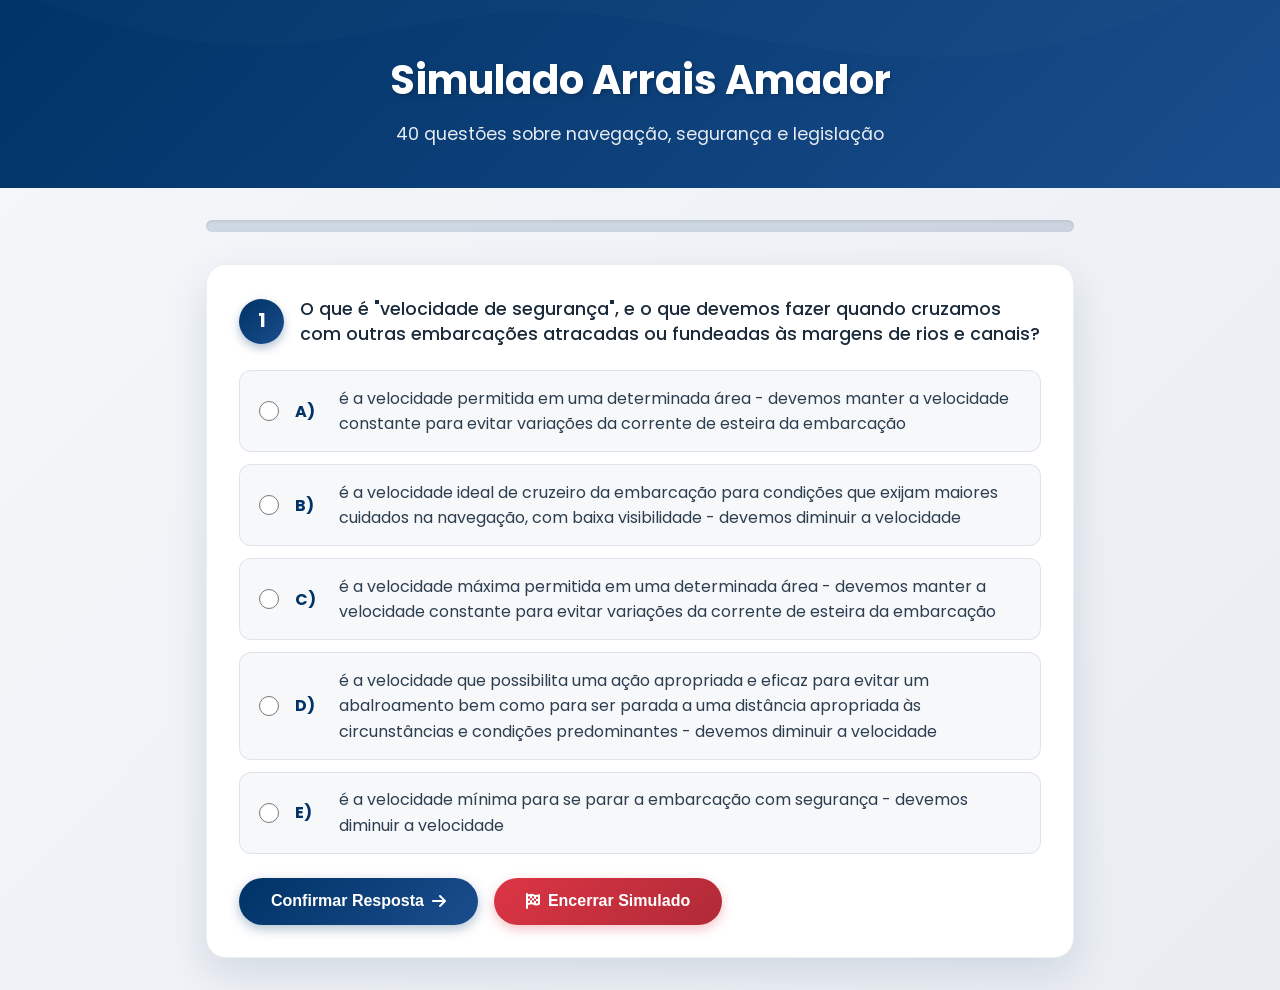
==== simulado10.html @ 065f0d95 "Add files via upload" ====
<!DOCTYPE html>
<html lang="pt-BR">

<head>
    <meta charset="UTF-8">
    <meta name="viewport" content="width=device-width, initial-scale=1.0">
    <title>Simulado Arrais Amador | 40 Questões - Navegação e Segurança</title>
    <link rel="stylesheet" href="https://cdnjs.cloudflare.com/ajax/libs/font-awesome/6.4.0/css/all.min.css">
    <link href="https://fonts.googleapis.com/css2?family=Poppins:wght@300;400;500;600;700&display=swap" rel="stylesheet">
    <style>
        * {
            margin: 0;
            padding: 0;
            box-sizing: border-box;
        }

        body {
            font-family: 'Poppins', sans-serif;
            background: linear-gradient(135deg, #f5f7fa 0%, #e9edf2 100%);
            color: #2c3e50;
            line-height: 1.6;
            min-height: 100vh;
        }

        .container {
            max-width: 1200px;
            margin: 0 auto;
            padding: 0 1.5rem;
        }

        .hero {
            position: relative;
            background: linear-gradient(135deg, #003366, #1a4d8c);
            padding: 3rem 0 2.5rem;
            overflow: hidden;
        }

        .hero-overlay {
            position: absolute;
            top: 0;
            left: 0;
            right: 0;
            bottom: 0;
            background: url('data:image/svg+xml,<svg xmlns="http://www.w3.org/2000/svg" viewBox="0 0 1440 320"><path fill="rgba(255,255,255,0.05)" d="M0,96L48,112C96,128,192,160,288,160C384,160,480,128,576,122.7C672,117,768,139,864,154.7C960,171,1056,181,1152,165.3C1248,149,1344,107,1392,85.3L1440,64L1440,0L1392,0C1344,0,1248,0,1152,0C1056,0,960,0,864,0C768,0,672,0,576,0C480,0,384,0,288,0C192,0,96,0,48,0L0,0Z"></path></svg>') no-repeat bottom;
            background-size: cover;
            opacity: 0.3;
        }

        .hero-content {
            position: relative;
            z-index: 2;
            text-align: center;
            color: white;
        }

        .hero h1 {
            font-size: 2.5rem;
            font-weight: 700;
            margin-bottom: 0.5rem;
            text-shadow: 2px 2px 4px rgba(0,0,0,0.2);
        }

        .hero-subtitle {
            font-size: 1.1rem;
            opacity: 0.9;
        }

        .simulado-container {
            max-width: 900px;
            margin: 2rem auto;
            padding: 0 1rem;
        }

        .progress-container {
            background: rgba(0, 51, 102, 0.15);
            border-radius: 50px;
            height: 12px;
            margin-bottom: 2rem;
            overflow: hidden;
            box-shadow: inset 0 1px 3px rgba(0,0,0,0.1);
        }

        .progress-bar {
            height: 100%;
            background: linear-gradient(90deg, #003366, #ffcc00);
            width: 0%;
            transition: width 0.4s ease;
            border-radius: 50px;
        }

        .question-card {
            background: white;
            border-radius: 20px;
            padding: 2rem;
            margin-bottom: 1.5rem;
            box-shadow: 0 15px 40px rgba(0, 51, 102, 0.12);
            border: 1px solid rgba(0, 51, 102, 0.08);
            transition: transform 0.3s ease, box-shadow 0.3s ease;
        }

        .question-card:hover {
            transform: translateY(-3px);
            box-shadow: 0 20px 45px rgba(0, 51, 102, 0.15);
        }

        .question-header {
            display: flex;
            align-items: center;
            gap: 1rem;
            margin-bottom: 1.5rem;
            flex-wrap: wrap;
        }

        .question-number {
            background: linear-gradient(135deg, #003366, #1a4d8c);
            color: white;
            width: 45px;
            height: 45px;
            border-radius: 50%;
            display: flex;
            align-items: center;
            justify-content: center;
            font-weight: 700;
            font-size: 1.2rem;
            flex-shrink: 0;
            box-shadow: 0 4px 10px rgba(0,51,102,0.3);
        }

        .question-text {
            font-size: 1.1rem;
            font-weight: 500;
            color: #1a2a3a;
            line-height: 1.4;
            flex: 1;
        }

        .options-list {
            list-style: none;
            margin: 1.5rem 0;
        }

        .option-item {
            margin-bottom: 0.75rem;
        }

        .option-label {
            display: flex;
            align-items: center;
            padding: 0.9rem 1.2rem;
            background: rgba(0, 51, 102, 0.03);
            border: 1px solid rgba(0, 51, 102, 0.1);
            border-radius: 12px;
            cursor: pointer;
            transition: all 0.25s ease;
            gap: 1rem;
        }

        .option-label:hover {
            background: rgba(0, 51, 102, 0.08);
            border-color: #003366;
            transform: translateX(5px);
        }

        .option-input {
            width: 20px;
            height: 20px;
            cursor: pointer;
            accent-color: #003366;
            flex-shrink: 0;
        }

        .option-letter {
            font-weight: 700;
            color: #003366;
            min-width: 28px;
            font-size: 1rem;
        }

        .feedback {
            padding: 1.2rem 1.5rem;
            border-radius: 12px;
            margin-top: 1.5rem;
            display: none;
            animation: fadeIn 0.4s ease;
        }

        .correct {
            background: linear-gradient(135deg, rgba(40,167,69,0.1), rgba(40,167,69,0.05));
            border-left: 4px solid #28a745;
        }

        .incorrect {
            background: linear-gradient(135deg, rgba(220,53,69,0.1), rgba(220,53,69,0.05));
            border-left: 4px solid #dc3545;
        }

        .feedback-title {
            font-weight: 700;
            margin-bottom: 0.5rem;
            display: flex;
            align-items: center;
            gap: 0.5rem;
        }

        .feedback-text {
            line-height: 1.5;
            color: #2c3e50;
        }

        .button-container {
            display: flex;
            gap: 1rem;
            margin-top: 1.5rem;
            flex-wrap: wrap;
        }

        .next-btn, .end-btn {
            padding: 0.9rem 2rem;
            border-radius: 50px;
            font-weight: 600;
            cursor: pointer;
            transition: all 0.3s ease;
            font-size: 1rem;
            display: inline-flex;
            align-items: center;
            gap: 0.5rem;
            border: none;
        }

        .next-btn {
            background: linear-gradient(135deg, #003366, #1a4d8c);
            color: white;
            box-shadow: 0 4px 12px rgba(0,51,102,0.3);
        }

        .next-btn:hover {
            transform: translateY(-2px);
            box-shadow: 0 8px 20px rgba(0,51,102,0.4);
        }

        .end-btn {
            background: linear-gradient(135deg, #dc3545, #b02a37);
            color: white;
            box-shadow: 0 4px 12px rgba(220,53,69,0.3);
        }

        .end-btn:hover {
            transform: translateY(-2px);
            box-shadow: 0 8px 20px rgba(220,53,69,0.4);
        }

        .results-container {
            background: white;
            border-radius: 24px;
            padding: 3rem;
            text-align: center;
            box-shadow: 0 20px 45px rgba(0, 51, 102, 0.15);
            display: none;
            animation: fadeIn 0.5s ease;
        }

        .results-title {
            font-size: 2rem;
            color: #003366;
            margin-bottom: 1rem;
        }

        .score {
            font-size: 3.5rem;
            font-weight: 800;
            background: linear-gradient(135deg, #003366, #ffcc00);
            -webkit-background-clip: text;
            background-clip: text;
            color: transparent;
            margin: 1rem 0;
        }

        .result-message {
            font-size: 1.1rem;
            line-height: 1.6;
            max-width: 600px;
            margin: 0 auto 1.5rem;
            color: #2c3e50;
        }

        .restart-btn {
            background: linear-gradient(135deg, #ffcc00, #e6b800);
            color: #003366;
            border: none;
            padding: 1rem 2.5rem;
            border-radius: 50px;
            font-weight: 700;
            cursor: pointer;
            transition: all 0.3s ease;
            font-size: 1rem;
            display: inline-flex;
            align-items: center;
            gap: 0.5rem;
        }

        .restart-btn:hover {
            transform: translateY(-2px);
            box-shadow: 0 8px 20px rgba(255,204,0,0.4);
        }

        @keyframes fadeIn {
            from {
                opacity: 0;
                transform: translateY(15px);
            }
            to {
                opacity: 1;
                transform: translateY(0);
            }
        }

        @media (max-width: 768px) {
            .simulado-container {
                padding: 0 0.8rem;
            }
            .question-card {
                padding: 1.2rem;
            }
            .question-text {
                font-size: 1rem;
            }
            .next-btn, .end-btn {
                padding: 0.7rem 1.5rem;
                font-size: 0.9rem;
            }
            .hero h1 {
                font-size: 1.8rem;
            }
        }
    </style>
</head>

<body>
    <header class="hero">
        <div class="hero-overlay"></div>
        <div class="container">
            <div class="hero-content">
                <h1>Simulado Arrais Amador</h1>
                <p class="hero-subtitle">40 questões sobre navegação, segurança e legislação</p>
            </div>
        </div>
    </header>

    <main>
        <div class="simulado-container">
            <div class="progress-container">
                <div class="progress-bar" id="progressBar"></div>
            </div>

            <div id="questionsContainer"></div>

            <div id="resultsContainer" class="results-container">
                <div class="results-title"><i class="fas fa-anchor"></i> Resultado Final</div>
                <div class="score" id="finalScore">0/40</div>
                <div class="result-message" id="resultMessage"></div>
                <button class="restart-btn" id="restartBtn"><i class="fas fa-sync-alt"></i> Refazer Simulado</button>
            </div>
        </div>
    </main>

    <script>
        // 40 novas questões extraídas do arquivo .txt
        const questions = [
            {
                        "text": "O que é \"velocidade de segurança\", e o que devemos fazer quando cruzamos com outras embarcações atracadas ou fundeadas às margens de rios e canais?",
                        "options": [
                                    "é a velocidade permitida em uma determinada área - devemos manter a velocidade constante para evitar variações da corrente de esteira da embarcação",
                                    "é a velocidade ideal de cruzeiro da embarcação para condições que exijam maiores cuidados na navegação, com baixa visibilidade - devemos diminuir a velocidade",
                                    "é a velocidade máxima permitida em uma determinada área - devemos manter a velocidade constante para evitar variações da corrente de esteira da embarcação",
                                    "é a velocidade que possibilita uma ação apropriada e eficaz para evitar um abalroamento bem como para ser parada a uma distância apropriada às circunstâncias e condições predominantes - devemos diminuir a velocidade",
                                    "é a velocidade mínima para se parar a embarcação com segurança - devemos diminuir a velocidade"
                        ],
                        "correct": "D"
            },
            {
                        "text": "Em um canal estreito, se alguma embarcação está me alcançando e faz soar dois apitos longos e um curto. Caso eu concorde, a minha embarcação deverá:",
                        "options": [
                                    "manter constantes o rumo e a velocidade, pois ele tem a intenção de me ultrapassar por boreste",
                                    "soar quatro apitos (longo, curto, longo, curto), permitindo a ultrapassagem segura por meu boreste",
                                    "soar quatro apitos Longos e guinar para boreste, permitindo a ultrapassagem segura por meu boreste",
                                    "manter constantes o rumo e a velocidade, pois ele tem a Intenção de me ultrapassar por bombordo",
                                    "soar quatro apitos (Longo, curto, longo, curto) e manobrar, permitindo a ultrapassagem segura por meu bombordo"
                        ],
                        "correct": "B"
            },
            {
                        "text": "De um modo geral, o efeito das águas rasas é:",
                        "options": [
                                    "diminuir a resistência à propulsão",
                                    "diminuir o calado",
                                    "aumentar a resistência à propulsão",
                                    "aumentar a pressão no hélice",
                                    "aumentar o efeito sobre o Leme"
                        ],
                        "correct": "C"
            },
            {
                        "text": "O balizamento cujos sinais indicam os lados de bombordo e boreste de uma rota a ser seguida, de acordo com uma direção estipulada chama-se:",
                        "options": [
                                    "cardinal",
                                    "especial",
                                    "lateral",
                                    "perigo isolado",
                                    "águas seguras"
                        ],
                        "correct": "C"
            },
            {
                        "text": "A balsa rígida serve para ser utilizada:",
                        "options": [
                                    "para apoio e manutenção do casco das embarcações",
                                    "para abandonar a embarcação, em caso de emergência",
                                    "no caso de emergência a bordo",
                                    "para Lazer em proximidades de praias",
                                    "no caso de incêndio a bordo"
                        ],
                        "correct": "B"
            },
            {
                        "text": "É o meio coletivo de abandono de embarcação ou plataforma marítima em perigo, capaz de preservar a vida de pessoas durante um certo período, enquanto aguarda socorro.",
                        "options": [
                                    "embarcação Certificada",
                                    "coletes salva-vidas e bolas circulares",
                                    "balsa salva-vidas",
                                    "embarcação Auxiliar",
                                    "embarcação Miúda"
                        ],
                        "correct": "C"
            },
            {
                        "text": "Embarcações de comprimento igual ou superior a 12 metros, porém inferior a 50 metros, deverão ter sua Luz de mastro com alcance de:",
                        "options": [
                                    "4 milhas",
                                    "1 milha",
                                    "5 milhas",
                                    "2 milhas",
                                    "6 milhas"
                        ],
                        "correct": "C"
            },
            {
                        "text": "Quando citamos a expressão \"vento nordeste\" significa que o vento:",
                        "options": [
                                    "vem do norte para o nordeste",
                                    "vem da direção norte",
                                    "vem da direção nordeste",
                                    "está vindo por barlavento",
                                    "está saindo por nordeste"
                        ],
                        "correct": "C"
            },
            {
                        "text": "Embarcações de comprimento inferior a 12 metros, deverão ter suas Luzes de bordos com alcance de:",
                        "options": [
                                    "3 milhas",
                                    "2 milhas",
                                    "4 milhas",
                                    "5 milhas",
                                    "1 milha"
                        ],
                        "correct": "E"
            },
            {
                        "text": "De acordo com o RIPEAM, uma embarcação a vela, mas navegando a motor tem:",
                        "options": [
                                    "preferência de passagem",
                                    "não tem preferência de passagem",
                                    "que manter sempre o rumo e a velocidade",
                                    "os mesmos direitos e deveres de um barco a motor.",
                                    "que manobrar se estiver usando o motor"
                        ],
                        "correct": "D"
            },
            {
                        "text": "Uma embarcação a vela, em movimento pode exibir:",
                        "options": [
                                    "Luzes de bordos e luzes verticais encarnada e verde de mastro e Luz de alcançado. Não usar a Lanterna combinada neste caso",
                                    "Luzes de bordos e luzes verticais encarnadas de mastro, Luz de alcançado. Não usar a Lanterna combinada neste caso",
                                    "Luzes de bordos e Luz de mastro",
                                    "Luzes de bordos e Luzes verticais encarnada e verde de mastro e luz de alcançado. Usar a lanterna combinada neste caso",
                                    "Luzes de bordos, Luz verde de mastro, luz de alcançado. Usar a Lanterna combinada neste caso"
                        ],
                        "correct": "A"
            },
            {
                        "text": "Nas embarcações de esporte e recreio, as luzes mais comuns são:",
                        "options": [
                                    "uma Luz branca avante, uma Luz branca a ré, uma Luz de alcançado branca, Luzes verde e encarnada, combinadas",
                                    "uma Luz branca avante, uma Luz de alcançado branca, Luzes verde e encarnada, combinadas",
                                    "uma Luz branca a ré, Luzes de bordo, verde a boreste e encarnada a bombordo",
                                    "uma Luz branca a vante, uma Luz branca a ré, Luzes de bordo, verde a boreste e encarnada a bombordo",
                                    "uma Luz branca no mastro de vante, uma Luz branca no mastro de ré, mais alta que a de vante, uma Luz de alcançado a ré, Luzes verde e encarnada a bombordo"
                        ],
                        "correct": "D"
            },
            {
                        "text": "O termo embarcação a vela designa:",
                        "options": [
                                    "qualquer embarcação de vela, navegando independente de sua propulsão",
                                    "qualquer embarcação sob vela desde que sua máquina propulsora, se houver não esteja em uso",
                                    "qualquer embarcação a vela",
                                    "somente as embarcações à vela que estejam atracadas",
                                    "somente as embarcações à vela que estejam navegando"
                        ],
                        "correct": "B"
            },
            {
                        "text": "Em um abandono da embarcação não devemos:",
                        "options": [
                                    "estar na água",
                                    "subir na balsa com coletes salva-vidas",
                                    "descer pela borda em escadas de quebra-peito",
                                    "utilizar coletes salva-vidas",
                                    "saltar em cima da balsa salva-vidas"
                        ],
                        "correct": "E"
            },
            {
                        "text": "Os extintores de CO₂ são utilizados em:",
                        "options": [
                                    "incêndios da classe A",
                                    "incêndios em materiais elétricos energizados",
                                    "incêndios de líquidos inflamáveis",
                                    "incêndios em materiais sólidos inflamáveis",
                                    "incêndio de classe D"
                        ],
                        "correct": "B"
            },
            {
                        "text": "Num canal ou rio, principalmente estreitos a embarcação maior tem em relação à embarcação miúda:",
                        "options": [
                                    "que manobrar",
                                    "deixar o seu boreste livre para a outra",
                                    "manter seu rumo e velocidade independente da situação da outra",
                                    "parar máquinas evitando o abalroamento",
                                    "preferência"
                        ],
                        "correct": "E"
            },
            {
                        "text": "São embarcações com capacidade de manobra restrita, exceto:",
                        "options": [
                                    "embarcações engajadas na pesca",
                                    "embarcação sem governo",
                                    "embarcações engajadas em serviços de reboque",
                                    "embarcações engajadas em operações de varredura de minas",
                                    "embarcação a vela"
                        ],
                        "correct": "B"
            },
            {
                        "text": "Quanto a apresentação das luzes, as boias do balizamento podem ser:",
                        "options": [
                                    "cegas e de tope",
                                    "verdes ou brancas",
                                    "sem marca de tope",
                                    "esféricas ou em forma de charuto",
                                    "cegas ou luminosas"
                        ],
                        "correct": "E"
            },
            {
                        "text": "Os coletes salva-vidas classe V são exigidos nas embarcações de esporte e recreio:",
                        "options": [
                                    "apenas para as motos aquáticas",
                                    "apenas para as de interior de porto",
                                    "somente para as de navegação costeira",
                                    "para as de alto-mar e navegação costeira",
                                    "somente para as embarcações miúdas quando utilizadas na navegação interior"
                        ],
                        "correct": "E"
            },
            {
                        "text": "Embarcação com uma luz branca onde melhor possa ser vista:",
                        "options": [
                                    "está sem governo",
                                    "está fundeada",
                                    "está com carga perigosa",
                                    "está navegando",
                                    "está realizando exercício militar"
                        ],
                        "correct": "B"
            },
            {
                        "text": "Embarcações de esporte e/ou recreio de comprimento inferior a 12 metros de comprimento, exibem normalmente:",
                        "options": [
                                    "Luzes de bordos (verde e encarnada) combinadas e uma luz circular branca",
                                    "Luzes de bordos e uma luz amarela na proa",
                                    "Luzes mistas",
                                    "Apenas luzes de bordos (verde e encarnada)",
                                    "Luzes de bordos (verde e encarnada) e uma luz branca na popa"
                        ],
                        "correct": "A"
            },
            {
                        "text": "Se a pessoa está mareada (enjoada) deve ser acompanhada com atenção para que seu estado não piore. Nestes casos, convém:",
                        "options": [
                                    "deixá-la no convés, na sombra tomando ar fresco",
                                    "dar comida em pequena quantidade",
                                    "ministrar bebidas geladas e deitá-la para repousar em local parcialmente fechado",
                                    "fazer a vítima se ocupar com alguma atividade nas máquinas propulsoras (motores)",
                                    "ministrar bebidas quentes e deitá-la para repousar em local fechado"
                        ],
                        "correct": "A"
            },
            {
                        "text": "De acordo com o RIPEAM, as marcas em forma de balões, cones, etc...utilizadas para sinalizar durante o dia diversas condições em que se encontra uma embarcação, são da cor:",
                        "options": [
                                    "preta e branca",
                                    "preta",
                                    "encarnada e verde",
                                    "azul",
                                    "amarela"
                        ],
                        "correct": "B"
            },
            {
                        "text": "Sua embarcação começa a pegar fogo e o vento está entrando por boreste. Qual o seu posicionamento para dar o combate às chamas?",
                        "options": [
                                    "me mantenho na proa ou na popa",
                                    "me mantenho a bombordo",
                                    "me mantenho a meia embarcação",
                                    "me mantenho na alheta de boreste",
                                    "me mantenho no porão por ser o local mais seguro e protegido do fogo"
                        ],
                        "correct": "A"
            },
            {
                        "text": "O que vem a ser o combustível?",
                        "options": [
                                    "elemento que reage com outros, para evitar a combustão",
                                    "elemento que oferece risco de explodir",
                                    "elemento da natureza capaz de se queimar na presença de oxigênio",
                                    "elemento natural que gera altas temperaturas, ao entrar em contato com o ar atmosférico",
                                    "elemento encontrado nos extintores de incêndio"
                        ],
                        "correct": "C"
            },
            {
                        "text": "Uma embarcação com comprimento igual ou superior a 100 metros, fundeada, em visibilidade restrita, deverá soar:",
                        "options": [
                                    "um apito curto e o sino a vante",
                                    "o sino ar é e o gongo avante",
                                    "dois apitos curtos a cada 1 minuto",
                                    "um apito longo e o gongo a ré",
                                    "o sino a vante e o gongo a ré"
                        ],
                        "correct": "E"
            },
            {
                        "text": "No que diz respeito ao uso dos coletes salva-vidas é conveniente antes de iniciar uma viagem que se faça:",
                        "options": [
                                    "desembarque de pessoas",
                                    "contagem das crianças e adultos",
                                    "demonstração de uso dos coletes salva-vidas",
                                    "um improviso na falta de coletes salva-vidas",
                                    "um complemento com coletes de outro barco"
                        ],
                        "correct": "C"
            },
            {
                        "text": "Qual dos materiais abaixo, eu não utilizaria, para afastar a vítima do contato com a corrente elétrica?",
                        "options": [
                                    "pedaço de madeira",
                                    "pedaço de pneu",
                                    "peça de porcelana",
                                    "peça de metal",
                                    "nenhuma das alternativas"
                        ],
                        "correct": "D"
            },
            {
                        "text": "Quando em navegação interior, em águas abrigadas, uma unidade de \"facho manual\" de luz vermelha será obrigatória somente para:",
                        "options": [
                                    "embarcações motorizadas",
                                    "embarcações de médio porte",
                                    "embarcações menores de 12 metros, exceto as miúdas",
                                    "embarcações miúdas",
                                    "embarcações de grande porte"
                        ],
                        "correct": "E"
            },
            {
                        "text": "É uma atitude passível de apreensão da carteira de habilitação do amador:",
                        "options": [
                                    "utilizar embarcação, transportando material excedente de salvatagem",
                                    "deixar a condução da embarcação, sendo proprietário, para ser feita por um profissional da Marinha Mercante",
                                    "conduzir embarcação em estado de embriaguez alcoólica",
                                    "reincidir em faltas previstas no RLESTA",
                                    "nenhuma das alternativas"
                        ],
                        "correct": "C"
            },
            {
                        "text": "Qual o sintoma que acompanha a parada cardíaca?",
                        "options": [
                                    "palidez",
                                    "suores abundantes",
                                    "ruborização da face",
                                    "movimentos respiratórios",
                                    "abaixamento rápido da temperatura do corpo"
                        ],
                        "correct": "A"
            },
            {
                        "text": "As fainas (atividades) de fundear ou suspender devem ser feitas sempre observando:",
                        "options": [
                                    "as condições de vento e corrente, procurando dar máquina atrás antes de largar a âncora e parando, após ter prendido no fundo",
                                    "as condições do tempo, para verificar o Local de fundeio",
                                    "as condições meteorológicas, procurando largar a âncora com boia de arinque",
                                    "as condições de mar, sempre verificando o tipo de tença e a profundidade Local, para poder saber quantas âncoras largar",
                                    "as condições de vento, corrente e maré, procurando afilar-se (alinhar-se) ao que predominar mais"
                        ],
                        "correct": "E"
            },
            {
                        "text": "Cinco apitos curtos ou mais significa:",
                        "options": [
                                    "Estou dando máquinas atrás",
                                    "Embarcação em área de fundeio com visibilidade restrita",
                                    "Não entendi suas intenções de manobra",
                                    "Estou parando máquinas",
                                    "Embarcação rebocada"
                        ],
                        "correct": "C"
            },
            {
                        "text": "As regras para observar nos Portos, Costas e Vias Navegáveis são para:",
                        "options": [
                                    "toda e qualquer embarcação",
                                    "somente embarcações que estejam atracadas ou fundeadas em portos nacionais",
                                    "somente embarcações nacionais",
                                    "todas as embarcações mercantes que navegam em águas de jurisdição nacional",
                                    "as embarcações maiores que 24 metros e acima de 100 AB"
                        ],
                        "correct": "A"
            },
            {
                        "text": "Embarcações de propulsão a motor ou à vela poderão se aproximar da linha base para fundear, caso não haja nenhum dispositivo contrário estabelecido pela autoridade competente. Toda aproximação deverá ser___________________ e preservando a segurança dos banhistas.",
                        "options": [
                                    "Perpendicular à linha base e com velocidade não superior a 7 nós",
                                    "Perpendicular à linha base e com velocidade não superior a 3 nós",
                                    "Paralela à linha base e com velocidade não superior a 3 nós",
                                    "Paralela à linha base e com velocidade não superior a 7 nós",
                                    "De qualquer maneira"
                        ],
                        "correct": "B"
            },
            {
                        "text": "As luzes determinadas pelo RIPEAM:",
                        "options": [
                                    "ajudam o navegante a ver para onde está indo",
                                    "necessitam estar permanentemente ligadas",
                                    "podem ser exibidas do pôr ao nascer do sol",
                                    "todas as afirmativas estão corretas",
                                    "devem ser exibidas durante períodos de visibilidade restrita e durante todo o período do pôr ao nascer do sol"
                        ],
                        "correct": "E"
            },
            {
                        "text": "A navegação realizada do porto de Manaus ao Porto de Santos, será:",
                        "options": [
                                    "Longo curso",
                                    "Cabotagem",
                                    "Interior",
                                    "Portuária",
                                    "Apoio Marítimo"
                        ],
                        "correct": "B"
            },
            {
                        "text": "Nas pequenas queimaduras, devemos:",
                        "options": [
                                    "Furar as bolhas e desinfetá-las com álcool",
                                    "Deixar secar e colocar panos limpos",
                                    "Lavar com água e evitar romper a bolha",
                                    "Cobrir com pano disponível",
                                    "Passar uma loção oleosa"
                        ],
                        "correct": "C"
            },
            {
                        "text": "Qual das características abaixo não caracteriza um bom fundeadouro?",
                        "options": [
                                    "Ter uma profundidade adequada ao fundeio",
                                    "Ter um fundo de boa tença",
                                    "Ser abrigado te ventos, correntes e ondas",
                                    "Ter um espaço limitado para não se fundear fora da área permitida",
                                    "Ter um fundo sem declividade"
                        ],
                        "correct": "D"
            },
            {
                        "text": "Ao avistarmos uma baliza mostrando por nosso Boreste um triângulo encarnado significa que:",
                        "options": [
                                    "estamos descendo o rio",
                                    "devemos parar",
                                    "estamos subindo o rio",
                                    "estamos diante de um perigo isolado",
                                    "estamos indo para leste"
                        ],
                        "correct": "C"
            }
];

        const totalQuestions = questions.length;
        let currentQuestion = 1;
        let score = 0;
        let questionsAnswered = 0;
        let userAnswers = {};
        let userCorrect = {};

        function renderQuestions() {
            const container = document.getElementById('questionsContainer');
            container.innerHTML = '';
            
            questions.forEach((q, idx) => {
                const questionNumber = idx + 1;
                const optionsLetters = ['A', 'B', 'C', 'D', 'E'];
                
                const card = document.createElement('div');
                card.className = 'question-card';
                card.id = `question${questionNumber}`;
                if (questionNumber !== 1) card.style.display = 'none';
                
                card.innerHTML = `
                    <div class="question-header">
                        <div class="question-number">${questionNumber}</div>
                        <div class="question-text">${q.text}</div>
                    </div>
                    <ul class="options-list">
                        ${q.options.map((opt, optIdx) => `
                            <li class="option-item">
                                <label class="option-label">
                                    <input type="radio" name="q${questionNumber}" value="${optionsLetters[optIdx]}" class="option-input">
                                    <span class="option-letter">${optionsLetters[optIdx]})</span>
                                    <span>${opt}</span>
                                </label>
                            </li>
                        `).join('')}
                    </ul>
                    <div class="feedback" id="feedback${questionNumber}">
                        <div class="feedback-title"><i class="fas fa-check-circle"></i> <span>Resposta</span></div>
                        <div class="feedback-text"></div>
                    </div>
                    <div class="button-container">
                        <button class="next-btn" data-q="${questionNumber}">Confirmar Resposta <i class="fas fa-arrow-right"></i></button>
                        <button class="end-btn" data-q="${questionNumber}"><i class="fas fa-flag-checkered"></i> Encerrar Simulado</button>
                    </div>
                `;
                container.appendChild(card);
            });
            
            attachEvents();
        }

        function attachEvents() {
            document.querySelectorAll('.next-btn').forEach(btn => {
                btn.removeEventListener('click', handleNextClick);
                btn.addEventListener('click', handleNextClick);
            });
            
            document.querySelectorAll('.end-btn').forEach(btn => {
                btn.removeEventListener('click', handleEndClick);
                btn.addEventListener('click', handleEndClick);
            });
        }

        function handleNextClick(e) {
            const btn = e.currentTarget;
            const qNum = parseInt(btn.getAttribute('data-q'));
            checkAnswer(qNum);
        }

        function handleEndClick() {
            forceShowResults();
        }

        function checkAnswer(questionNumber) {
            const selectedRadio = document.querySelector(`input[name="q${questionNumber}"]:checked`);
            const feedback = document.getElementById(`feedback${questionNumber}`);
            const correctLetter = questions[questionNumber - 1].correct;
            
            if (!selectedRadio) {
                alert("Por favor, selecione uma resposta antes de continuar.");
                return;
            }
            
            const selectedLetter = selectedRadio.value;
            const isCorrect = (selectedLetter === correctLetter);
            
            if (!userAnswers[questionNumber]) {
                userAnswers[questionNumber] = selectedLetter;
                questionsAnswered++;
                if (isCorrect) {
                    score++;
                    userCorrect[questionNumber] = true;
                } else {
                    userCorrect[questionNumber] = false;
                }
                updateProgress();
            }
            
            if (isCorrect) {
                feedback.className = "feedback correct";
                feedback.querySelector('.feedback-title').innerHTML = '<i class="fas fa-check-circle"></i> <span>Resposta Correta</span>';
                feedback.querySelector('.feedback-text').innerHTML = `Alternativa <strong>${selectedLetter}</strong> está correta!`;
            } else {
                feedback.className = "feedback incorrect";
                feedback.querySelector('.feedback-title').innerHTML = '<i class="fas fa-times-circle"></i> <span>Resposta Incorreta</span>';
                feedback.querySelector('.feedback-text').innerHTML = `Alternativa correta: <strong>${correctLetter}</strong>.`;
            }
            feedback.style.display = "block";
            
            const nextBtn = document.querySelector(`#question${questionNumber} .next-btn`);
            if (questionNumber === totalQuestions) {
                nextBtn.innerHTML = 'Ver Resultados <i class="fas fa-chart-line"></i>';
                const newNextBtn = nextBtn.cloneNode(true);
                nextBtn.parentNode.replaceChild(newNextBtn, nextBtn);
                newNextBtn.addEventListener('click', function() {
                    showResults();
                });
            } else {
                nextBtn.innerHTML = 'Próxima Questão <i class="fas fa-arrow-right"></i>';
                const newNextBtn = nextBtn.cloneNode(true);
                nextBtn.parentNode.replaceChild(newNextBtn, nextBtn);
                newNextBtn.addEventListener('click', function() {
                    goToNextQuestion(questionNumber);
                });
            }
        }
        
        function goToNextQuestion(currentNum) {
            document.getElementById(`question${currentNum}`).style.display = 'none';
            const nextNum = currentNum + 1;
            if (nextNum <= totalQuestions) {
                document.getElementById(`question${nextNum}`).style.display = 'block';
                const nextBtn = document.querySelector(`#question${nextNum} .next-btn`);
                if (nextBtn && !userAnswers[nextNum]) {
                    const newNextBtn = nextBtn.cloneNode(true);
                    nextBtn.parentNode.replaceChild(newNextBtn, nextBtn);
                    newNextBtn.addEventListener('click', function() {
                        checkAnswer(nextNum);
                    });
                }
            }
        }
        
        function updateProgress() {
            const percent = (questionsAnswered / totalQuestions) * 100;
            document.getElementById('progressBar').style.width = `${percent}%`;
        }
        
        function showResults() {
            for (let i = 1; i <= totalQuestions; i++) {
                const card = document.getElementById(`question${i}`);
                if (card) card.style.display = 'none';
            }
            
            const resultsContainer = document.getElementById('resultsContainer');
            const questionsContainer = document.getElementById('questionsContainer');
            questionsContainer.style.display = 'none';
            resultsContainer.style.display = 'block';
            
            const percent = Math.round((score / totalQuestions) * 100);
            document.getElementById('finalScore').innerHTML = `${score}/${totalQuestions}`;
            
            let message = `Você respondeu ${questionsAnswered} de ${totalQuestions} questões e acertou ${score}.<br>`;
            message += `Pontuação: ${score}/${totalQuestions} (${percent}%)<br><br>`;
            
            if (percent >= 80) {
                message += "🏆 Excelente! Você está muito bem preparado para o exame de Arrais Amador.";
            } else if (percent >= 70) {
                message += "👍 Bom desempenho! Revise alguns tópicos e estará pronto.";
            } else if (percent >= 50) {
                message += "📚 Desempenho regular. Recomendamos estudar mais antes do exame oficial.";
            } else {
                message += "⚠️ Você precisa estudar mais. Revise as regras de navegação e segurança.";
            }
            
            document.getElementById('resultMessage').innerHTML = message;
        }
        
        function forceShowResults() {
            for (let i = 1; i <= totalQuestions; i++) {
                const selected = document.querySelector(`input[name="q${i}"]:checked`);
                if (selected && !userAnswers[i]) {
                    userAnswers[i] = selected.value;
                    questionsAnswered++;
                    const isCorrect = (selected.value === questions[i-1].correct);
                    userCorrect[i] = isCorrect;
                    if (isCorrect) score++;
                    
                    const feedback = document.getElementById(`feedback${i}`);
                    if (feedback && feedback.style.display !== 'block') {
                        if (isCorrect) {
                            feedback.className = "feedback correct";
                            feedback.querySelector('.feedback-title').innerHTML = '<i class="fas fa-check-circle"></i> <span>Resposta Correta</span>';
                            feedback.querySelector('.feedback-text').innerHTML = `Alternativa <strong>${selected.value}</strong> está correta!`;
                        } else {
                            feedback.className = "feedback incorrect";
                            feedback.querySelector('.feedback-title').innerHTML = '<i class="fas fa-times-circle"></i> <span>Resposta Incorreta</span>';
                            feedback.querySelector('.feedback-text').innerHTML = `Alternativa correta: <strong>${questions[i-1].correct}</strong>.`;
                        }
                        feedback.style.display = "block";
                    }
                }
            }
            updateProgress();
            showResults();
        }
        
        function restartSimulado() {
            currentQuestion = 1;
            score = 0;
            questionsAnswered = 0;
            userAnswers = {};
            userCorrect = {};
            
            const questionsContainer = document.getElementById('questionsContainer');
            const resultsContainer = document.getElementById('resultsContainer');
            
            questionsContainer.style.display = 'block';
            resultsContainer.style.display = 'none';
            
            renderQuestions();
            document.getElementById('progressBar').style.width = '0%';
        }
        
        document.addEventListener('click', function(e) {
            if (e.target.id === 'restartBtn' || e.target.parentElement?.id === 'restartBtn') {
                restartSimulado();
            }
        });
        
        document.addEventListener('DOMContentLoaded', function() {
            renderQuestions();
        });
    </script>
</body>

</html>
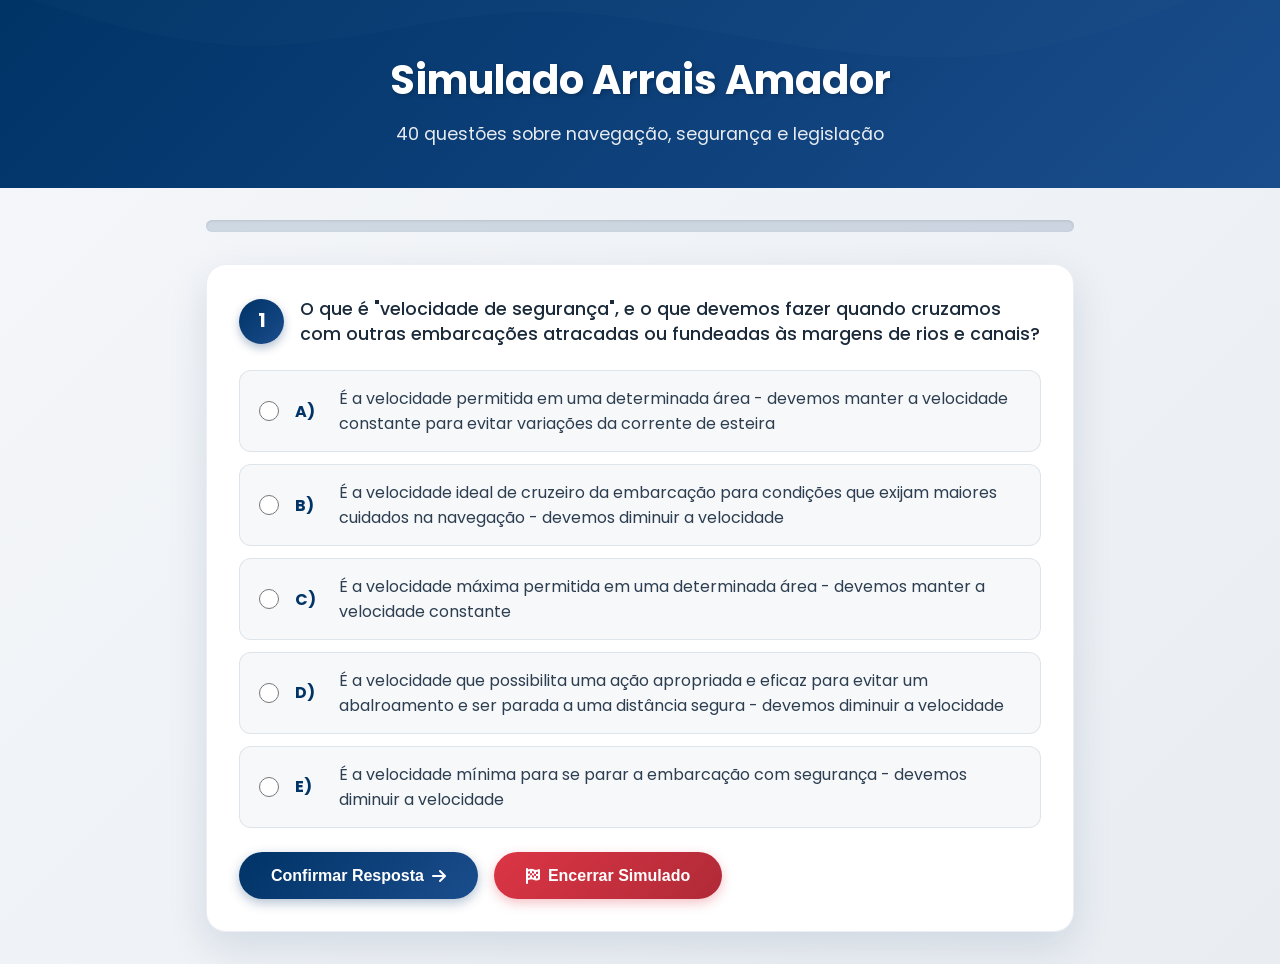
==== commit 51ce0ada: "Add files via upload" ====
--- a/simulado10.html
+++ b/simulado10.html
@@ -364,470 +364,468 @@
     </main>
 
     <script>
-        // 40 novas questões extraídas do arquivo .txt
+        // 40 questões revisadas e alinhadas ao RIPEAM e NORMAM
         const questions = [
             {
-                        "text": "O que é \"velocidade de segurança\", e o que devemos fazer quando cruzamos com outras embarcações atracadas ou fundeadas às margens de rios e canais?",
-                        "options": [
-                                    "é a velocidade permitida em uma determinada área - devemos manter a velocidade constante para evitar variações da corrente de esteira da embarcação",
-                                    "é a velocidade ideal de cruzeiro da embarcação para condições que exijam maiores cuidados na navegação, com baixa visibilidade - devemos diminuir a velocidade",
-                                    "é a velocidade máxima permitida em uma determinada área - devemos manter a velocidade constante para evitar variações da corrente de esteira da embarcação",
-                                    "é a velocidade que possibilita uma ação apropriada e eficaz para evitar um abalroamento bem como para ser parada a uma distância apropriada às circunstâncias e condições predominantes - devemos diminuir a velocidade",
-                                    "é a velocidade mínima para se parar a embarcação com segurança - devemos diminuir a velocidade"
-                        ],
-                        "correct": "D"
-            },
-            {
-                        "text": "Em um canal estreito, se alguma embarcação está me alcançando e faz soar dois apitos longos e um curto. Caso eu concorde, a minha embarcação deverá:",
-                        "options": [
-                                    "manter constantes o rumo e a velocidade, pois ele tem a intenção de me ultrapassar por boreste",
-                                    "soar quatro apitos (longo, curto, longo, curto), permitindo a ultrapassagem segura por meu boreste",
-                                    "soar quatro apitos Longos e guinar para boreste, permitindo a ultrapassagem segura por meu boreste",
-                                    "manter constantes o rumo e a velocidade, pois ele tem a Intenção de me ultrapassar por bombordo",
-                                    "soar quatro apitos (Longo, curto, longo, curto) e manobrar, permitindo a ultrapassagem segura por meu bombordo"
-                        ],
-                        "correct": "B"
-            },
-            {
-                        "text": "De um modo geral, o efeito das águas rasas é:",
-                        "options": [
-                                    "diminuir a resistência à propulsão",
-                                    "diminuir o calado",
-                                    "aumentar a resistência à propulsão",
-                                    "aumentar a pressão no hélice",
-                                    "aumentar o efeito sobre o Leme"
-                        ],
-                        "correct": "C"
-            },
-            {
-                        "text": "O balizamento cujos sinais indicam os lados de bombordo e boreste de uma rota a ser seguida, de acordo com uma direção estipulada chama-se:",
-                        "options": [
-                                    "cardinal",
-                                    "especial",
-                                    "lateral",
-                                    "perigo isolado",
-                                    "águas seguras"
-                        ],
-                        "correct": "C"
-            },
-            {
-                        "text": "A balsa rígida serve para ser utilizada:",
-                        "options": [
-                                    "para apoio e manutenção do casco das embarcações",
-                                    "para abandonar a embarcação, em caso de emergência",
-                                    "no caso de emergência a bordo",
-                                    "para Lazer em proximidades de praias",
-                                    "no caso de incêndio a bordo"
-                        ],
-                        "correct": "B"
-            },
-            {
-                        "text": "É o meio coletivo de abandono de embarcação ou plataforma marítima em perigo, capaz de preservar a vida de pessoas durante um certo período, enquanto aguarda socorro.",
-                        "options": [
-                                    "embarcação Certificada",
-                                    "coletes salva-vidas e bolas circulares",
-                                    "balsa salva-vidas",
-                                    "embarcação Auxiliar",
-                                    "embarcação Miúda"
-                        ],
-                        "correct": "C"
-            },
-            {
-                        "text": "Embarcações de comprimento igual ou superior a 12 metros, porém inferior a 50 metros, deverão ter sua Luz de mastro com alcance de:",
-                        "options": [
-                                    "4 milhas",
-                                    "1 milha",
-                                    "5 milhas",
-                                    "2 milhas",
-                                    "6 milhas"
-                        ],
-                        "correct": "C"
-            },
-            {
-                        "text": "Quando citamos a expressão \"vento nordeste\" significa que o vento:",
-                        "options": [
-                                    "vem do norte para o nordeste",
-                                    "vem da direção norte",
-                                    "vem da direção nordeste",
-                                    "está vindo por barlavento",
-                                    "está saindo por nordeste"
-                        ],
-                        "correct": "C"
-            },
-            {
-                        "text": "Embarcações de comprimento inferior a 12 metros, deverão ter suas Luzes de bordos com alcance de:",
-                        "options": [
-                                    "3 milhas",
-                                    "2 milhas",
-                                    "4 milhas",
-                                    "5 milhas",
-                                    "1 milha"
-                        ],
-                        "correct": "E"
-            },
-            {
-                        "text": "De acordo com o RIPEAM, uma embarcação a vela, mas navegando a motor tem:",
-                        "options": [
-                                    "preferência de passagem",
-                                    "não tem preferência de passagem",
-                                    "que manter sempre o rumo e a velocidade",
-                                    "os mesmos direitos e deveres de um barco a motor.",
-                                    "que manobrar se estiver usando o motor"
-                        ],
-                        "correct": "D"
-            },
-            {
-                        "text": "Uma embarcação a vela, em movimento pode exibir:",
-                        "options": [
-                                    "Luzes de bordos e luzes verticais encarnada e verde de mastro e Luz de alcançado. Não usar a Lanterna combinada neste caso",
-                                    "Luzes de bordos e luzes verticais encarnadas de mastro, Luz de alcançado. Não usar a Lanterna combinada neste caso",
-                                    "Luzes de bordos e Luz de mastro",
-                                    "Luzes de bordos e Luzes verticais encarnada e verde de mastro e luz de alcançado. Usar a lanterna combinada neste caso",
-                                    "Luzes de bordos, Luz verde de mastro, luz de alcançado. Usar a Lanterna combinada neste caso"
-                        ],
-                        "correct": "A"
-            },
-            {
-                        "text": "Nas embarcações de esporte e recreio, as luzes mais comuns são:",
-                        "options": [
-                                    "uma Luz branca avante, uma Luz branca a ré, uma Luz de alcançado branca, Luzes verde e encarnada, combinadas",
-                                    "uma Luz branca avante, uma Luz de alcançado branca, Luzes verde e encarnada, combinadas",
-                                    "uma Luz branca a ré, Luzes de bordo, verde a boreste e encarnada a bombordo",
-                                    "uma Luz branca a vante, uma Luz branca a ré, Luzes de bordo, verde a boreste e encarnada a bombordo",
-                                    "uma Luz branca no mastro de vante, uma Luz branca no mastro de ré, mais alta que a de vante, uma Luz de alcançado a ré, Luzes verde e encarnada a bombordo"
-                        ],
-                        "correct": "D"
-            },
-            {
-                        "text": "O termo embarcação a vela designa:",
-                        "options": [
-                                    "qualquer embarcação de vela, navegando independente de sua propulsão",
-                                    "qualquer embarcação sob vela desde que sua máquina propulsora, se houver não esteja em uso",
-                                    "qualquer embarcação a vela",
-                                    "somente as embarcações à vela que estejam atracadas",
-                                    "somente as embarcações à vela que estejam navegando"
-                        ],
-                        "correct": "B"
-            },
-            {
-                        "text": "Em um abandono da embarcação não devemos:",
-                        "options": [
-                                    "estar na água",
-                                    "subir na balsa com coletes salva-vidas",
-                                    "descer pela borda em escadas de quebra-peito",
-                                    "utilizar coletes salva-vidas",
-                                    "saltar em cima da balsa salva-vidas"
-                        ],
-                        "correct": "E"
-            },
-            {
-                        "text": "Os extintores de CO₂ são utilizados em:",
-                        "options": [
-                                    "incêndios da classe A",
-                                    "incêndios em materiais elétricos energizados",
-                                    "incêndios de líquidos inflamáveis",
-                                    "incêndios em materiais sólidos inflamáveis",
-                                    "incêndio de classe D"
-                        ],
-                        "correct": "B"
-            },
-            {
-                        "text": "Num canal ou rio, principalmente estreitos a embarcação maior tem em relação à embarcação miúda:",
-                        "options": [
-                                    "que manobrar",
-                                    "deixar o seu boreste livre para a outra",
-                                    "manter seu rumo e velocidade independente da situação da outra",
-                                    "parar máquinas evitando o abalroamento",
-                                    "preferência"
-                        ],
-                        "correct": "E"
-            },
-            {
-                        "text": "São embarcações com capacidade de manobra restrita, exceto:",
-                        "options": [
-                                    "embarcações engajadas na pesca",
-                                    "embarcação sem governo",
-                                    "embarcações engajadas em serviços de reboque",
-                                    "embarcações engajadas em operações de varredura de minas",
-                                    "embarcação a vela"
-                        ],
-                        "correct": "B"
-            },
-            {
-                        "text": "Quanto a apresentação das luzes, as boias do balizamento podem ser:",
-                        "options": [
-                                    "cegas e de tope",
-                                    "verdes ou brancas",
-                                    "sem marca de tope",
-                                    "esféricas ou em forma de charuto",
-                                    "cegas ou luminosas"
-                        ],
-                        "correct": "E"
-            },
-            {
-                        "text": "Os coletes salva-vidas classe V são exigidos nas embarcações de esporte e recreio:",
-                        "options": [
-                                    "apenas para as motos aquáticas",
-                                    "apenas para as de interior de porto",
-                                    "somente para as de navegação costeira",
-                                    "para as de alto-mar e navegação costeira",
-                                    "somente para as embarcações miúdas quando utilizadas na navegação interior"
-                        ],
-                        "correct": "E"
-            },
-            {
-                        "text": "Embarcação com uma luz branca onde melhor possa ser vista:",
-                        "options": [
-                                    "está sem governo",
-                                    "está fundeada",
-                                    "está com carga perigosa",
-                                    "está navegando",
-                                    "está realizando exercício militar"
-                        ],
-                        "correct": "B"
-            },
-            {
-                        "text": "Embarcações de esporte e/ou recreio de comprimento inferior a 12 metros de comprimento, exibem normalmente:",
-                        "options": [
-                                    "Luzes de bordos (verde e encarnada) combinadas e uma luz circular branca",
-                                    "Luzes de bordos e uma luz amarela na proa",
-                                    "Luzes mistas",
-                                    "Apenas luzes de bordos (verde e encarnada)",
-                                    "Luzes de bordos (verde e encarnada) e uma luz branca na popa"
-                        ],
-                        "correct": "A"
-            },
-            {
-                        "text": "Se a pessoa está mareada (enjoada) deve ser acompanhada com atenção para que seu estado não piore. Nestes casos, convém:",
-                        "options": [
-                                    "deixá-la no convés, na sombra tomando ar fresco",
-                                    "dar comida em pequena quantidade",
-                                    "ministrar bebidas geladas e deitá-la para repousar em local parcialmente fechado",
-                                    "fazer a vítima se ocupar com alguma atividade nas máquinas propulsoras (motores)",
-                                    "ministrar bebidas quentes e deitá-la para repousar em local fechado"
-                        ],
-                        "correct": "A"
-            },
-            {
-                        "text": "De acordo com o RIPEAM, as marcas em forma de balões, cones, etc...utilizadas para sinalizar durante o dia diversas condições em que se encontra uma embarcação, são da cor:",
-                        "options": [
-                                    "preta e branca",
-                                    "preta",
-                                    "encarnada e verde",
-                                    "azul",
-                                    "amarela"
-                        ],
-                        "correct": "B"
-            },
-            {
-                        "text": "Sua embarcação começa a pegar fogo e o vento está entrando por boreste. Qual o seu posicionamento para dar o combate às chamas?",
-                        "options": [
-                                    "me mantenho na proa ou na popa",
-                                    "me mantenho a bombordo",
-                                    "me mantenho a meia embarcação",
-                                    "me mantenho na alheta de boreste",
-                                    "me mantenho no porão por ser o local mais seguro e protegido do fogo"
-                        ],
-                        "correct": "A"
-            },
-            {
-                        "text": "O que vem a ser o combustível?",
-                        "options": [
-                                    "elemento que reage com outros, para evitar a combustão",
-                                    "elemento que oferece risco de explodir",
-                                    "elemento da natureza capaz de se queimar na presença de oxigênio",
-                                    "elemento natural que gera altas temperaturas, ao entrar em contato com o ar atmosférico",
-                                    "elemento encontrado nos extintores de incêndio"
-                        ],
-                        "correct": "C"
-            },
-            {
-                        "text": "Uma embarcação com comprimento igual ou superior a 100 metros, fundeada, em visibilidade restrita, deverá soar:",
-                        "options": [
-                                    "um apito curto e o sino a vante",
-                                    "o sino ar é e o gongo avante",
-                                    "dois apitos curtos a cada 1 minuto",
-                                    "um apito longo e o gongo a ré",
-                                    "o sino a vante e o gongo a ré"
-                        ],
-                        "correct": "E"
-            },
-            {
-                        "text": "No que diz respeito ao uso dos coletes salva-vidas é conveniente antes de iniciar uma viagem que se faça:",
-                        "options": [
-                                    "desembarque de pessoas",
-                                    "contagem das crianças e adultos",
-                                    "demonstração de uso dos coletes salva-vidas",
-                                    "um improviso na falta de coletes salva-vidas",
-                                    "um complemento com coletes de outro barco"
-                        ],
-                        "correct": "C"
-            },
-            {
-                        "text": "Qual dos materiais abaixo, eu não utilizaria, para afastar a vítima do contato com a corrente elétrica?",
-                        "options": [
-                                    "pedaço de madeira",
-                                    "pedaço de pneu",
-                                    "peça de porcelana",
-                                    "peça de metal",
-                                    "nenhuma das alternativas"
-                        ],
-                        "correct": "D"
-            },
-            {
-                        "text": "Quando em navegação interior, em águas abrigadas, uma unidade de \"facho manual\" de luz vermelha será obrigatória somente para:",
-                        "options": [
-                                    "embarcações motorizadas",
-                                    "embarcações de médio porte",
-                                    "embarcações menores de 12 metros, exceto as miúdas",
-                                    "embarcações miúdas",
-                                    "embarcações de grande porte"
-                        ],
-                        "correct": "E"
-            },
-            {
-                        "text": "É uma atitude passível de apreensão da carteira de habilitação do amador:",
-                        "options": [
-                                    "utilizar embarcação, transportando material excedente de salvatagem",
-                                    "deixar a condução da embarcação, sendo proprietário, para ser feita por um profissional da Marinha Mercante",
-                                    "conduzir embarcação em estado de embriaguez alcoólica",
-                                    "reincidir em faltas previstas no RLESTA",
-                                    "nenhuma das alternativas"
-                        ],
-                        "correct": "C"
-            },
-            {
-                        "text": "Qual o sintoma que acompanha a parada cardíaca?",
-                        "options": [
-                                    "palidez",
-                                    "suores abundantes",
-                                    "ruborização da face",
-                                    "movimentos respiratórios",
-                                    "abaixamento rápido da temperatura do corpo"
-                        ],
-                        "correct": "A"
-            },
-            {
-                        "text": "As fainas (atividades) de fundear ou suspender devem ser feitas sempre observando:",
-                        "options": [
-                                    "as condições de vento e corrente, procurando dar máquina atrás antes de largar a âncora e parando, após ter prendido no fundo",
-                                    "as condições do tempo, para verificar o Local de fundeio",
-                                    "as condições meteorológicas, procurando largar a âncora com boia de arinque",
-                                    "as condições de mar, sempre verificando o tipo de tença e a profundidade Local, para poder saber quantas âncoras largar",
-                                    "as condições de vento, corrente e maré, procurando afilar-se (alinhar-se) ao que predominar mais"
-                        ],
-                        "correct": "E"
-            },
-            {
-                        "text": "Cinco apitos curtos ou mais significa:",
-                        "options": [
-                                    "Estou dando máquinas atrás",
-                                    "Embarcação em área de fundeio com visibilidade restrita",
-                                    "Não entendi suas intenções de manobra",
-                                    "Estou parando máquinas",
-                                    "Embarcação rebocada"
-                        ],
-                        "correct": "C"
-            },
-            {
-                        "text": "As regras para observar nos Portos, Costas e Vias Navegáveis são para:",
-                        "options": [
-                                    "toda e qualquer embarcação",
-                                    "somente embarcações que estejam atracadas ou fundeadas em portos nacionais",
-                                    "somente embarcações nacionais",
-                                    "todas as embarcações mercantes que navegam em águas de jurisdição nacional",
-                                    "as embarcações maiores que 24 metros e acima de 100 AB"
-                        ],
-                        "correct": "A"
-            },
-            {
-                        "text": "Embarcações de propulsão a motor ou à vela poderão se aproximar da linha base para fundear, caso não haja nenhum dispositivo contrário estabelecido pela autoridade competente. Toda aproximação deverá ser___________________ e preservando a segurança dos banhistas.",
-                        "options": [
-                                    "Perpendicular à linha base e com velocidade não superior a 7 nós",
-                                    "Perpendicular à linha base e com velocidade não superior a 3 nós",
-                                    "Paralela à linha base e com velocidade não superior a 3 nós",
-                                    "Paralela à linha base e com velocidade não superior a 7 nós",
-                                    "De qualquer maneira"
-                        ],
-                        "correct": "B"
-            },
-            {
-                        "text": "As luzes determinadas pelo RIPEAM:",
-                        "options": [
-                                    "ajudam o navegante a ver para onde está indo",
-                                    "necessitam estar permanentemente ligadas",
-                                    "podem ser exibidas do pôr ao nascer do sol",
-                                    "todas as afirmativas estão corretas",
-                                    "devem ser exibidas durante períodos de visibilidade restrita e durante todo o período do pôr ao nascer do sol"
-                        ],
-                        "correct": "E"
-            },
-            {
-                        "text": "A navegação realizada do porto de Manaus ao Porto de Santos, será:",
-                        "options": [
-                                    "Longo curso",
-                                    "Cabotagem",
-                                    "Interior",
-                                    "Portuária",
-                                    "Apoio Marítimo"
-                        ],
-                        "correct": "B"
-            },
-            {
-                        "text": "Nas pequenas queimaduras, devemos:",
-                        "options": [
-                                    "Furar as bolhas e desinfetá-las com álcool",
-                                    "Deixar secar e colocar panos limpos",
-                                    "Lavar com água e evitar romper a bolha",
-                                    "Cobrir com pano disponível",
-                                    "Passar uma loção oleosa"
-                        ],
-                        "correct": "C"
-            },
-            {
-                        "text": "Qual das características abaixo não caracteriza um bom fundeadouro?",
-                        "options": [
-                                    "Ter uma profundidade adequada ao fundeio",
-                                    "Ter um fundo de boa tença",
-                                    "Ser abrigado te ventos, correntes e ondas",
-                                    "Ter um espaço limitado para não se fundear fora da área permitida",
-                                    "Ter um fundo sem declividade"
-                        ],
-                        "correct": "D"
-            },
-            {
-                        "text": "Ao avistarmos uma baliza mostrando por nosso Boreste um triângulo encarnado significa que:",
-                        "options": [
-                                    "estamos descendo o rio",
-                                    "devemos parar",
-                                    "estamos subindo o rio",
-                                    "estamos diante de um perigo isolado",
-                                    "estamos indo para leste"
-                        ],
-                        "correct": "C"
-            }
-];
+                "text": "O que é \"velocidade de segurança\", e o que devemos fazer quando cruzamos com outras embarcações atracadas ou fundeadas às margens de rios e canais?",
+                "options": [
+                    "É a velocidade permitida em uma determinada área - devemos manter a velocidade constante para evitar variações da corrente de esteira",
+                    "É a velocidade ideal de cruzeiro da embarcação para condições que exijam maiores cuidados na navegação - devemos diminuir a velocidade",
+                    "É a velocidade máxima permitida em uma determinada área - devemos manter a velocidade constante",
+                    "É a velocidade que possibilita uma ação apropriada e eficaz para evitar um abalroamento e ser parada a uma distância segura - devemos diminuir a velocidade",
+                    "É a velocidade mínima para se parar a embarcação com segurança - devemos diminuir a velocidade"
+                ],
+                "correct": "D"
+            },
+            {
+                "text": "Em um canal estreito, se uma embarcação que está me alcançando faz soar dois apitos longos e um curto. Caso eu concorde, a minha embarcação deverá:",
+                "options": [
+                    "Manter constantes o rumo e a velocidade, pois ela tem a intenção de me ultrapassar por boreste",
+                    "Soar quatro apitos (longo, curto, longo, curto), autorizando a ultrapassagem por meu boreste",
+                    "Soar quatro apitos longos e guinar para boreste",
+                    "Manter constantes o rumo e a velocidade, pois ela tem a intenção de me ultrapassar por bombordo",
+                    "Soar quatro apitos (longo, curto, longo, curto) e manobrar para bombordo"
+                ],
+                "correct": "B"
+            },
+            {
+                "text": "De um modo geral, ao navegar em águas rasas, o efeito hidrodinâmico predominante é:",
+                "options": [
+                    "Diminuir a resistência à propulsão",
+                    "Diminuir o calado da embarcação",
+                    "Aumentar a resistência à propulsão e provocar assentamento do casco",
+                    "Aumentar a pressão no hélice diminuindo a rotação",
+                    "Aumentar instantaneamente o efeito de resposta do leme"
+                ],
+                "correct": "C"
+            },
+            {
+                "text": "O balizamento cujos sinais indicam os lados de bombordo e boreste de uma rota a ser seguida, de acordo com a direção estipulada, chama-se:",
+                "options": [
+                    "Sinais cardinais",
+                    "Sinais especiais",
+                    "Sinais laterais",
+                    "Sinais de perigo isolado",
+                    "Sinais de águas seguras"
+                ],
+                "correct": "C"
+            },
+            {
+                "text": "A balsa salva-vidas de abandono serve para ser utilizada:",
+                "options": [
+                    "Para apoio de pintura e manutenção do casco",
+                    "Para abandonar a embarcação em caso de emergência que ponha em risco a integridade a bordo",
+                    "Como ancoradouro temporário em águas abrigadas",
+                    "Para lazer e mergulho amador próximo a praias",
+                    "Como reservatório extra de combustível em viagens longas"
+                ],
+                "correct": "B"
+            },
+            {
+                "text": "É o meio coletivo de abandono de embarcação em perigo, capaz de preservar a vida de pessoas durante certo período enquanto aguarda socorro:",
+                "options": [
+                    "Embarcação miúda sem propulsão",
+                    "Boias circulares com retinida",
+                    "Balsa salva-vidas",
+                    "Prancha de resgate",
+                    "Defensas de convés"
+                ],
+                "correct": "C"
+            },
+            {
+                "text": "Embarcações de comprimento igual ou superior a 12 metros, porém inferior a 50 metros, deverão ter sua luz de mastro com alcance mínimo de:",
+                "options": [
+                    "4 milhas",
+                    "1 milha",
+                    "5 milhas",
+                    "2 milhas",
+                    "6 milhas"
+                ],
+                "correct": "C"
+            },
+            {
+                "text": "Quando citamos a expressão náutica \"vento nordeste\", significa que o vento:",
+                "options": [
+                    "Sopra da direção norte em direção ao nordeste",
+                    "Sopra da direção sul em direção ao norte",
+                    "Vem da direção nordeste soprando para o quadrante sudoeste",
+                    "Está saindo pela alheta de boreste em rumo nordeste",
+                    "Indica calmaria com rajadas ocasionais para o norte"
+                ],
+                "correct": "C"
+            },
+            {
+                "text": "Embarcações de comprimento inferior a 12 metros deverão ter suas luzes de bordos com alcance mínimo de:",
+                "options": [
+                    "3 milhas",
+                    "2 milhas",
+                    "4 milhas",
+                    "5 milhas",
+                    "1 milha"
+                ],
+                "correct": "E"
+            },
+            {
+                "text": "De acordo com o RIPEAM, uma embarcação a vela que esteja utilizando também o seu motor de propulsão mecânica é considerada:",
+                "options": [
+                    "Embarcação a vela com preferência total",
+                    "Embarcação sem governo temporária",
+                    "Embarcação com capacidade de manobra restrita",
+                    "Embarcação de propulsão mecânica, tendo os mesmos deveres e direitos de um barco a motor",
+                    "Embarcação com preferência sobre lanchas rápidas"
+                ],
+                "correct": "D"
+            },
+            {
+                "text": "Uma embarcação a vela em movimento à noite deve exibir:",
+                "options": [
+                    "Luzes de bordos e luz de alcançado (podendo exibir no tope duas luzes circulares verticais, encarnada sobre verde)",
+                    "Apenas uma luz branca de alcançado a ré",
+                    "Luzes de bordos e obrigatoriamente a luz de mastro branca avante",
+                    "Apenas duas luzes encarnadas em linha vertical no mastro",
+                    "Luzes de bordos combinadas e luz de reboque amarela"
+                ],
+                "correct": "A"
+            },
+            {
+                "text": "De acordo com o RIPEAM (Regras 21 e 23), as luzes de navegação básicas exibidas à noite por uma embarcação a motor em movimento são:",
+                "options": [
+                    "Luz de mastro branca (visível a vante num arco de 225°), luz de alcançado branca a ré (135°) e luzes de bordos (verde a boreste e encarnada a bombordo)",
+                    "Uma luz circular encarnada a vante e uma luz branca a ré",
+                    "Apenas luzes de bordos verde e encarnada",
+                    "Duas luzes brancas circulares e luz de alcançado amarela",
+                    "Luz de mastro a ré e luz de alcançado verde a vante"
+                ],
+                "correct": "A"
+            },
+            {
+                "text": "O termo \"embarcação a vela\" no RIPEAM designa:",
+                "options": [
+                    "Qualquer embarcação sob vela, mesmo que sua máquina propulsora esteja em funcionamento",
+                    "Qualquer embarcação navegando sob velas, desde que sua máquina propulsora (se houver) não esteja em uso",
+                    "Apenas embarcações sem motor auxiliar a bordo",
+                    "Embarcações miúdas de competição a remo ou vela",
+                    "Qualquer veleiro ancorado em área abrigada"
+                ],
+                "correct": "B"
+            },
+            {
+                "text": "Em um procedimento de abandono de embarcação, o que NÃO se deve fazer?",
+                "options": [
+                    "Vestir agasalhos adequados antes de colocar o colete",
+                    "Embarcar na balsa com coletes salva-vidas ajustados",
+                    "Descer pela borda ou escadas de quebra-peito até a balsa",
+                    "Permanecer próximo da balsa e do local do naufrágio",
+                    "Saltar de grande altura diretamente em cima da cobertura da balsa salva-vidas"
+                ],
+                "correct": "E"
+            },
+            {
+                "text": "Os extintores portáteis de dióxido de carbono (CO₂) são indicados preferencialmente para combater incêndios de:",
+                "options": [
+                    "Classe A (madeira, tecido e papel)",
+                    "Classe C (equipamentos e redes elétricas energizadas)",
+                    "Classe D (metais pirofóricos)",
+                    "Classe K (óleos de fritura em cozinhas)",
+                    "Materiais fibrosos em porões abertos"
+                ],
+                "correct": "B"
+            },
+            {
+                "text": "Em um canal estreito ou rio navegável, a embarcação de grande porte restrita pelo seu calado em relação a uma embarcação miúda:",
+                "options": [
+                    "Deve manobrar e afastar-se da embarcação miúda",
+                    "Deve parar máquinas e aguardar a miúda cruzar",
+                    "Tem sua passagem livre prioritária, não devendo a embarcação miúda atrapalhar seu trânsito seguro",
+                    "Deve guinar sempre para bombordo",
+                    "Não tem qualquer prerrogativa de passagem sobre o tráfego amador"
+                ],
+                "correct": "C"
+            },
+            {
+                "text": "De acordo com o RIPEAM, são consideradas embarcações com capacidade de manobra restrita, EXCETO:",
+                "options": [
+                    "Embarcação engajada em operações de dragagem ou levantamento hidrográfico",
+                    "Embarcação sem governo (que por motivo excepcional não consegue manobrar como exigido)",
+                    "Embarcação engajada em lançamento, reparo ou recolhimento de cabo ou tubo submarino",
+                    "Embarcação engajada em operação de reboque que restrinja severamente sua capacidade de mudar de rumo",
+                    "Embarcação engajada em operações de limpeza de minas"
+                ],
+                "correct": "B"
+            },
+            {
+                "text": "Quanto à apresentação das luzes de navegação, as boias de balizamento podem ser classificadas como:",
+                "options": [
+                    "Cegas de tope",
+                    "Estáticas ou oscilantes",
+                    "Superficiais e submersas",
+                    "Esféricas e cilíndricas",
+                    "Cegas (sem luz) ou luminosas (com luz noturna)"
+                ],
+                "correct": "E"
+            },
+            {
+                "text": "Os coletes salva-vidas de Classe V são aprovados pela Marinha do Brasil especificamente para uso em:",
+                "options": [
+                    "Embarcações oceânicas de passageiros",
+                    "Navegação costeira desabrigada",
+                    "Embarcações comerciais de carga geral",
+                    "Pesca de alto-mar acima de 20 milhas",
+                    "Atividades de esporte e recreio (como motos aquáticas e reboque de bóias/esqui)"
+                ],
+                "correct": "E"
+            },
+            {
+                "text": "Uma embarcação exibindo durante o período noturno apenas uma luz branca circular onde melhor possa ser vista indica:",
+                "options": [
+                    "Embarcação sem governo navegando",
+                    "Embarcação fundeada (comprimento inferior a 50 metros)",
+                    "Embarcação transportando carga perigosa",
+                    "Embarcação engajada em pesca de arrasto",
+                    "Embarcação de prático em serviço de manobra"
+                ],
+                "correct": "B"
+            },
+            {
+                "text": "Embarcações de esporte e recreio a motor de comprimento inferior a 12 metros podem exibir à noite:",
+                "options": [
+                    "Luzes de bordos (verde e encarnada) combinadas e uma luz circular branca 360°",
+                    "Luzes de bordos e uma luz amarela intermitente na proa",
+                    "Apenas uma luz de mastro branca avante",
+                    "Luzes de bordos verdes em ambos os lados",
+                    "Apenas duas luzes encarnadas na popa"
+                ],
+                "correct": "A"
+            },
+            {
+                "text": "Ao cuidar de uma pessoa a bordo acometida por mal do mar (enjoo/cinetose), a conduta correta é:",
+                "options": [
+                    "Acomodá-la no convés ao ar livre, na sombra, orientando-a a olhar para a linha do horizonte",
+                    "Dar refeições fartas e gordurosas para assentar o estômago",
+                    "Conduzi-la imediatamente ao compartimento fechado de máquinas",
+                    "Oferecer bebidas alcoólicas em pequenas doses",
+                    "Mantê-la trancada no camarote proel sem ventilação"
+                ],
+                "correct": "A"
+            },
+            {
+                "text": "De acordo com o RIPEAM, as marcas diurnas (balões/esferas, cones e cilindros) utilizadas pelas embarcações são na cor:",
+                "options": [
+                    "Branca e vermelha",
+                    "Preta",
+                    "Verde e encarnada",
+                    "Azul marinho",
+                    "Amarela brilhante"
+                ],
+                "correct": "B"
+            },
+            {
+                "text": "Em caso de princípio de incêndio a bordo com o vento soprando pelo bordo de boreste, a posição correta para o combate às chamas é:",
+                "options": [
+                    "A boreste (a barlavento, de onde o vento vem), para que a fumaça e as chamas sejam sopradas para longe do combatente",
+                    "A bombordo (a sotavento), ficando de frente para as chamas",
+                    "No porão de carga fechado",
+                    "Exatamente debaixo do foco do fogo",
+                    "Sempre na popa, independentemente da direção do vento"
+                ],
+                "correct": "A"
+            },
+            {
+                "text": "No triângulo do fogo, qual é a definição de combustível?",
+                "options": [
+                    "O elemento oxidante gasoso presente na atmosfera",
+                    "A fonte inicial de ignição térmica",
+                    "Toda substância (sólida, líquida ou gasosa) capaz de queimar e alimentar a combustão",
+                    "O agente químico utilizado exclusivamente no extintor",
+                    "O calor residual desprendido pelas chamas"
+                ],
+                "correct": "C"
+            },
+            {
+                "text": "Uma embarcação de comprimento igual ou superior a 100 metros, fundeada sob nevoeiro ou visibilidade restrita, deve soar:",
+                "options": [
+                    "Um apito curto a cada trinta segundos",
+                    "Três apitos longos consecutivos",
+                    "Dois apitos curtos e uma buzina de ar",
+                    "Apenas um apito longo na popa",
+                    "O sino rapidamente a vante por cerca de 5 segundos, seguido do som do gongo a ré por 5 segundos"
+                ],
+                "correct": "E"
+            },
+            {
+                "text": "No que tange à segurança da navegação e ao uso de coletes salva-vidas, o condutor deve, antes de desatracar:",
+                "options": [
+                    "Efetuar a pesagem individual dos tripulantes",
+                    "Guardar todos os coletes trancados sob chave no paiol de popa",
+                    "Demonstrar aos passageiros a localização e a correta colocação dos coletes salva-vidas",
+                    "Substituir os coletes por almofadas decorativas de espuma",
+                    "Improvisar flutuadores com defensas e amarras"
+                ],
+                "correct": "C"
+            },
+            {
+                "text": "Em primeiros socorros a uma vítima presa à rede elétrica energizada a bordo, qual material NÃO deve ser utilizado para afastá-la?",
+                "options": [
+                    "Cabo seco de vassoura de madeira",
+                    "Pedaço de borracha isolante",
+                    "Vara plástica rígida",
+                    "Barra metálica ou cano de ferro",
+                    "Corda sintética limpa e completamente seca"
+                ],
+                "correct": "D"
+            },
+            {
+                "text": "Na navegação interior em águas abrigadas, a dotação de facho manual de luz vermelha torna-se obrigatória para:",
+                "options": [
+                    "Motos aquáticas e caiaques",
+                    "Embarcações miúdas em geral",
+                    "Embarcações com comprimento inferior a 5 metros",
+                    "Embarcações sem motor",
+                    "Embarcações de grande porte (comprimento superior a 24 metros)"
+                ],
+                "correct": "E"
+            },
+            {
+                "text": "De acordo com a LESTA e a NORMAM, é motivo para apreensão imediata da Carteira de Habilitação do Amador (CHA):",
+                "options": [
+                    "Transportar coletes salva-vidas além da lotação permitida",
+                    "Permitir que um habilitado conduza a embarcação",
+                    "Conduzir a embarcação em estado de embriaguez ou sob efeito de substâncias psicoativas",
+                    "Fundejar com âncora do tipo Danforth em fundo de lama",
+                    "Navegar em velocidade reduzida próximo a áreas portuárias"
+                ],
+                "correct": "C"
+            },
+            {
+                "text": "Qual é o sinal clínico característico associado à parada cardiorrespiratória em uma vítima?",
+                "options": [
+                    "Ausência de pulso nas grandes artérias (carótida/femoral) e ausência de movimentos respiratórios",
+                    "Rubor e vermelhidão facial",
+                    "Sudorese intensa com pupilas contraídas",
+                    "Respiração rápida com batimentos cardíacos acelerados",
+                    "Aumento súbito da pressão arterial"
+                ],
+                "correct": "A"
+            },
+            {
+                "text": "Ao preparar a faina de fundeio da embarcação, o navegante deve prioritariamente:",
+                "options": [
+                    "Largar o ferro a toda velocidade à vante",
+                    "Fundear a favor do vento com propulsão acelerada",
+                    "Lançar a amarra sem verificar a profundidade e a tença do fundo",
+                    "Fundear sempre em canais estreitos de tráfego intenso",
+                    "Aproar ao vento e à corrente predominantes, largando a âncora com a embarcação parada ou com ligeiro seguimento atrás"
+                ],
+                "correct": "E"
+            },
+            {
+                "text": "De acordo com o RIPEAM (Regra 34), a emissão de cinco ou mais apitos curtos e rápidos significa:",
+                "options": [
+                    "Estou dando máquinas atrás",
+                    "Estou guinando para boreste",
+                    "Sinal de dúvida ou advertência: não compreendi suas intenções ou julgo insuficiente sua manobra para evitar a colisão",
+                    "Estou fundeando em canal de acesso",
+                    "Minha embarcação está sem propulsão"
+                ],
+                "correct": "C"
+            },
+            {
+                "text": "As normas de tráfego e permanência em portos, costas e vias navegáveis sob jurisdição nacional aplicam-se a:",
+                "options": [
+                    "Toda e qualquer embarcação, nacional ou estrangeira, e seus respectivos tripulantes e amadores",
+                    "Apenas navios de grande porte acima de 500 toneladas",
+                    "Somente embarcações comerciais mercantes",
+                    "Apenas navios militares em tempo de paz",
+                    "Exclusivamente lanchas de pesca industrial"
+                ],
+                "correct": "A"
+            },
+            {
+                "text": "Ao aproximar-se da linha base de praias e margens com banhistas para fundear ou atracar, a manobra deverá ser realizada:",
+                "options": [
+                    "Em alta velocidade para vencer as ondas da arrebentação",
+                    "Perpendicularmente à costa e com velocidade de segurança não superior a 3 nós",
+                    "Paralelamente à linha de arrebentação a 10 nós",
+                    "Em velocidade livre desde que em linha reta",
+                    "Fazendo ziguezagues entre os banhistas para alertá-los"
+                ],
+                "correct": "B"
+            },
+            {
+                "text": "As luzes de navegação previstas pelo RIPEAM devem obrigatoriamente ser exibidas:",
+                "options": [
+                    "Apenas em caso de aproximação confirmada de outro navio",
+                    "Somente quando a embarcação atingir velocidade máxima",
+                    "Do pôr ao nascer do sol e em períodos de visibilidade restrita (nevoeiro, chuva forte)",
+                    "Apenas dentro de portos e docas abrigadas",
+                    "Exclusivamente aos finais de semana e feriados"
+                ],
+                "correct": "C"
+            },
+            {
+                "text": "A navegação comercial realizada entre o Porto de Manaus e o Porto de Santos, utilizando trechos de rios e a costa marítima nacional, classifica-se como:",
+                "options": [
+                    "Navegação de longo curso",
+                    "Navegação de cabotagem",
+                    "Navegação interior exclusiva",
+                    "Apoio portuário",
+                    "Navegação transatlântica"
+                ],
+                "correct": "B"
+            },
+            {
+                "text": "No atendimento de primeiros socorros para pequenas queimaduras térmicas de primeiro e segundo grau sem rompimento de pele:",
+                "options": [
+                    "Furar as bolhas e esfregar sal ou pó de café",
+                    "Aplicar manteiga, pasta de dente ou óleos sobre a lesão",
+                    "Resfriar o local com água corrente limpa em temperatura ambiente e nunca romper as bolhas",
+                    "Enfaixar com algodão seco colado diretamente à queimadura",
+                    "Expor ao sol para secar as secreções"
+                ],
+                "correct": "C"
+            },
+            {
+                "text": "Qual das alternativas abaixo NÃO corresponde a um requisito de um bom fundeadouro?",
+                "options": [
+                    "Profundidade adequada considerando as variações de maré",
+                    "Fundo com boa tença (areia ou lama consistente)",
+                    "Abrigo seguro contra ventos, correntezas e vagas",
+                    "Fundo com pedras soltas, declive acentuado e espaço restrito de giro",
+                    "Área ampla que permita o raio de giro livre da amarra sem risco de colisão"
+                ],
+                "correct": "D"
+            },
+            {
+                "text": "Na navegação fluvial (subindo o rio), ao avistar por boreste uma baliza exibindo uma marca de tope com triângulo encarnado, significa que:",
+                "options": [
+                    "A baliza delimita o lado de bombordo do canal",
+                    "A embarcação está navegando em direção oposta à foz e deve deixar o sinal a seu boreste",
+                    "O canal principal está totalmente obstruído",
+                    "Trata-se de um sinal cardinal Sul",
+                    "Deve-se reduzir para ré imediatamente"
+                ],
+                "correct": "B"
+            }
+        ];
 
         const totalQuestions = questions.length;
-        let currentQuestion = 1;
         let score = 0;
         let questionsAnswered = 0;
         let userAnswers = {};
-        let userCorrect = {};
 
         function renderQuestions() {
             const container = document.getElementById('questionsContainer');
             container.innerHTML = '';
-            
+
             questions.forEach((q, idx) => {
                 const questionNumber = idx + 1;
                 const optionsLetters = ['A', 'B', 'C', 'D', 'E'];
-                
+
                 const card = document.createElement('div');
                 card.className = 'question-card';
                 card.id = `question${questionNumber}`;
                 if (questionNumber !== 1) card.style.display = 'none';
-                
+
                 card.innerHTML = `
                     <div class="question-header">
                         <div class="question-number">${questionNumber}</div>
@@ -849,195 +847,131 @@
                         <div class="feedback-text"></div>
                     </div>
                     <div class="button-container">
-                        <button class="next-btn" data-q="${questionNumber}">Confirmar Resposta <i class="fas fa-arrow-right"></i></button>
-                        <button class="end-btn" data-q="${questionNumber}"><i class="fas fa-flag-checkered"></i> Encerrar Simulado</button>
+                        <button class="next-btn" onclick="checkAnswer(${questionNumber})">Confirmar Resposta <i class="fas fa-arrow-right"></i></button>
+                        <button class="end-btn" onclick="forceShowResults()"><i class="fas fa-flag-checkered"></i> Encerrar Simulado</button>
                     </div>
                 `;
                 container.appendChild(card);
             });
-            
-            attachEvents();
-        }
-
-        function attachEvents() {
-            document.querySelectorAll('.next-btn').forEach(btn => {
-                btn.removeEventListener('click', handleNextClick);
-                btn.addEventListener('click', handleNextClick);
-            });
-            
-            document.querySelectorAll('.end-btn').forEach(btn => {
-                btn.removeEventListener('click', handleEndClick);
-                btn.addEventListener('click', handleEndClick);
-            });
-        }
-
-        function handleNextClick(e) {
-            const btn = e.currentTarget;
-            const qNum = parseInt(btn.getAttribute('data-q'));
-            checkAnswer(qNum);
-        }
-
-        function handleEndClick() {
-            forceShowResults();
         }
 
         function checkAnswer(questionNumber) {
             const selectedRadio = document.querySelector(`input[name="q${questionNumber}"]:checked`);
             const feedback = document.getElementById(`feedback${questionNumber}`);
+            const card = document.getElementById(`question${questionNumber}`);
             const correctLetter = questions[questionNumber - 1].correct;
-            
+
             if (!selectedRadio) {
                 alert("Por favor, selecione uma resposta antes de continuar.");
                 return;
             }
-            
+
+            // Desativa os botões de opção do cartão atual para evitar alterações
+            card.querySelectorAll(`input[name="q${questionNumber}"]`).forEach(input => {
+                input.disabled = true;
+            });
+
             const selectedLetter = selectedRadio.value;
             const isCorrect = (selectedLetter === correctLetter);
-            
+
             if (!userAnswers[questionNumber]) {
                 userAnswers[questionNumber] = selectedLetter;
                 questionsAnswered++;
-                if (isCorrect) {
-                    score++;
-                    userCorrect[questionNumber] = true;
-                } else {
-                    userCorrect[questionNumber] = false;
-                }
+                if (isCorrect) score++;
                 updateProgress();
             }
-            
+
             if (isCorrect) {
                 feedback.className = "feedback correct";
                 feedback.querySelector('.feedback-title').innerHTML = '<i class="fas fa-check-circle"></i> <span>Resposta Correta</span>';
-                feedback.querySelector('.feedback-text').innerHTML = `Alternativa <strong>${selectedLetter}</strong> está correta!`;
+                feedback.querySelector('.feedback-text').innerHTML = `A alternativa <strong>${selectedLetter}</strong> está correta!`;
             } else {
                 feedback.className = "feedback incorrect";
                 feedback.querySelector('.feedback-title').innerHTML = '<i class="fas fa-times-circle"></i> <span>Resposta Incorreta</span>';
-                feedback.querySelector('.feedback-text').innerHTML = `Alternativa correta: <strong>${correctLetter}</strong>.`;
+                feedback.querySelector('.feedback-text').innerHTML = `A alternativa correta é a <strong>${correctLetter}</strong>.`;
             }
             feedback.style.display = "block";
-            
-            const nextBtn = document.querySelector(`#question${questionNumber} .next-btn`);
+
+            const nextBtn = card.querySelector('.next-btn');
             if (questionNumber === totalQuestions) {
                 nextBtn.innerHTML = 'Ver Resultados <i class="fas fa-chart-line"></i>';
-                const newNextBtn = nextBtn.cloneNode(true);
-                nextBtn.parentNode.replaceChild(newNextBtn, nextBtn);
-                newNextBtn.addEventListener('click', function() {
-                    showResults();
-                });
+                nextBtn.onclick = function() { showResults(); };
             } else {
                 nextBtn.innerHTML = 'Próxima Questão <i class="fas fa-arrow-right"></i>';
-                const newNextBtn = nextBtn.cloneNode(true);
-                nextBtn.parentNode.replaceChild(newNextBtn, nextBtn);
-                newNextBtn.addEventListener('click', function() {
-                    goToNextQuestion(questionNumber);
-                });
-            }
-        }
-        
+                nextBtn.onclick = function() { goToNextQuestion(questionNumber); };
+            }
+        }
+
         function goToNextQuestion(currentNum) {
             document.getElementById(`question${currentNum}`).style.display = 'none';
             const nextNum = currentNum + 1;
             if (nextNum <= totalQuestions) {
-                document.getElementById(`question${nextNum}`).style.display = 'block';
-                const nextBtn = document.querySelector(`#question${nextNum} .next-btn`);
-                if (nextBtn && !userAnswers[nextNum]) {
-                    const newNextBtn = nextBtn.cloneNode(true);
-                    nextBtn.parentNode.replaceChild(newNextBtn, nextBtn);
-                    newNextBtn.addEventListener('click', function() {
-                        checkAnswer(nextNum);
-                    });
-                }
-            }
-        }
-        
+                const nextCard = document.getElementById(`question${nextNum}`);
+                nextCard.style.display = 'block';
+                window.scrollTo({ top: nextCard.offsetTop - 50, behavior: 'smooth' });
+            }
+        }
+
         function updateProgress() {
             const percent = (questionsAnswered / totalQuestions) * 100;
             document.getElementById('progressBar').style.width = `${percent}%`;
         }
-        
+
         function showResults() {
             for (let i = 1; i <= totalQuestions; i++) {
                 const card = document.getElementById(`question${i}`);
                 if (card) card.style.display = 'none';
             }
-            
+
             const resultsContainer = document.getElementById('resultsContainer');
             const questionsContainer = document.getElementById('questionsContainer');
             questionsContainer.style.display = 'none';
             resultsContainer.style.display = 'block';
-            
+
             const percent = Math.round((score / totalQuestions) * 100);
             document.getElementById('finalScore').innerHTML = `${score}/${totalQuestions}`;
-            
+
             let message = `Você respondeu ${questionsAnswered} de ${totalQuestions} questões e acertou ${score}.<br>`;
-            message += `Pontuação: ${score}/${totalQuestions} (${percent}%)<br><br>`;
-            
+            message += `Aproveitamento: <strong>${percent}%</strong> (Mínimo para aprovação: 50%)<br><br>`;
+
             if (percent >= 80) {
-                message += "🏆 Excelente! Você está muito bem preparado para o exame de Arrais Amador.";
+                message += "🏆 Excelente desempenho! Você está muito bem preparado para o exame da Marinha.";
             } else if (percent >= 70) {
-                message += "👍 Bom desempenho! Revise alguns tópicos e estará pronto.";
+                message += "👍 Bom desempenho! Revise pequenos detalhes e estará pronto.";
             } else if (percent >= 50) {
-                message += "📚 Desempenho regular. Recomendamos estudar mais antes do exame oficial.";
+                message += "📚 Desempenho regular. Vale a pena revisar as matérias antes do exame oficial.";
             } else {
-                message += "⚠️ Você precisa estudar mais. Revise as regras de navegação e segurança.";
-            }
-            
+                message += "⚠️ Aproveitamento insuficiente. Recomendamos reforçar o estudo das regras do RIPEAM e NORMAM.";
+            }
+
             document.getElementById('resultMessage').innerHTML = message;
-        }
-        
+            window.scrollTo({ top: 0, behavior: 'smooth' });
+        }
+
         function forceShowResults() {
-            for (let i = 1; i <= totalQuestions; i++) {
-                const selected = document.querySelector(`input[name="q${i}"]:checked`);
-                if (selected && !userAnswers[i]) {
-                    userAnswers[i] = selected.value;
-                    questionsAnswered++;
-                    const isCorrect = (selected.value === questions[i-1].correct);
-                    userCorrect[i] = isCorrect;
-                    if (isCorrect) score++;
-                    
-                    const feedback = document.getElementById(`feedback${i}`);
-                    if (feedback && feedback.style.display !== 'block') {
-                        if (isCorrect) {
-                            feedback.className = "feedback correct";
-                            feedback.querySelector('.feedback-title').innerHTML = '<i class="fas fa-check-circle"></i> <span>Resposta Correta</span>';
-                            feedback.querySelector('.feedback-text').innerHTML = `Alternativa <strong>${selected.value}</strong> está correta!`;
-                        } else {
-                            feedback.className = "feedback incorrect";
-                            feedback.querySelector('.feedback-title').innerHTML = '<i class="fas fa-times-circle"></i> <span>Resposta Incorreta</span>';
-                            feedback.querySelector('.feedback-text').innerHTML = `Alternativa correta: <strong>${questions[i-1].correct}</strong>.`;
-                        }
-                        feedback.style.display = "block";
-                    }
-                }
-            }
-            updateProgress();
-            showResults();
-        }
-        
+            if (confirm("Deseja realmente encerrar o simulado agora e computar suas respostas?")) {
+                showResults();
+            }
+        }
+
         function restartSimulado() {
-            currentQuestion = 1;
             score = 0;
             questionsAnswered = 0;
             userAnswers = {};
-            userCorrect = {};
-            
+
             const questionsContainer = document.getElementById('questionsContainer');
             const resultsContainer = document.getElementById('resultsContainer');
-            
+
             questionsContainer.style.display = 'block';
             resultsContainer.style.display = 'none';
-            
+
             renderQuestions();
             document.getElementById('progressBar').style.width = '0%';
-        }
-        
-        document.addEventListener('click', function(e) {
-            if (e.target.id === 'restartBtn' || e.target.parentElement?.id === 'restartBtn') {
-                restartSimulado();
-            }
-        });
-        
+            window.scrollTo({ top: 0, behavior: 'smooth' });
+        }
+
+        document.getElementById('restartBtn').addEventListener('click', restartSimulado);
+
         document.addEventListener('DOMContentLoaded', function() {
             renderQuestions();
         });
